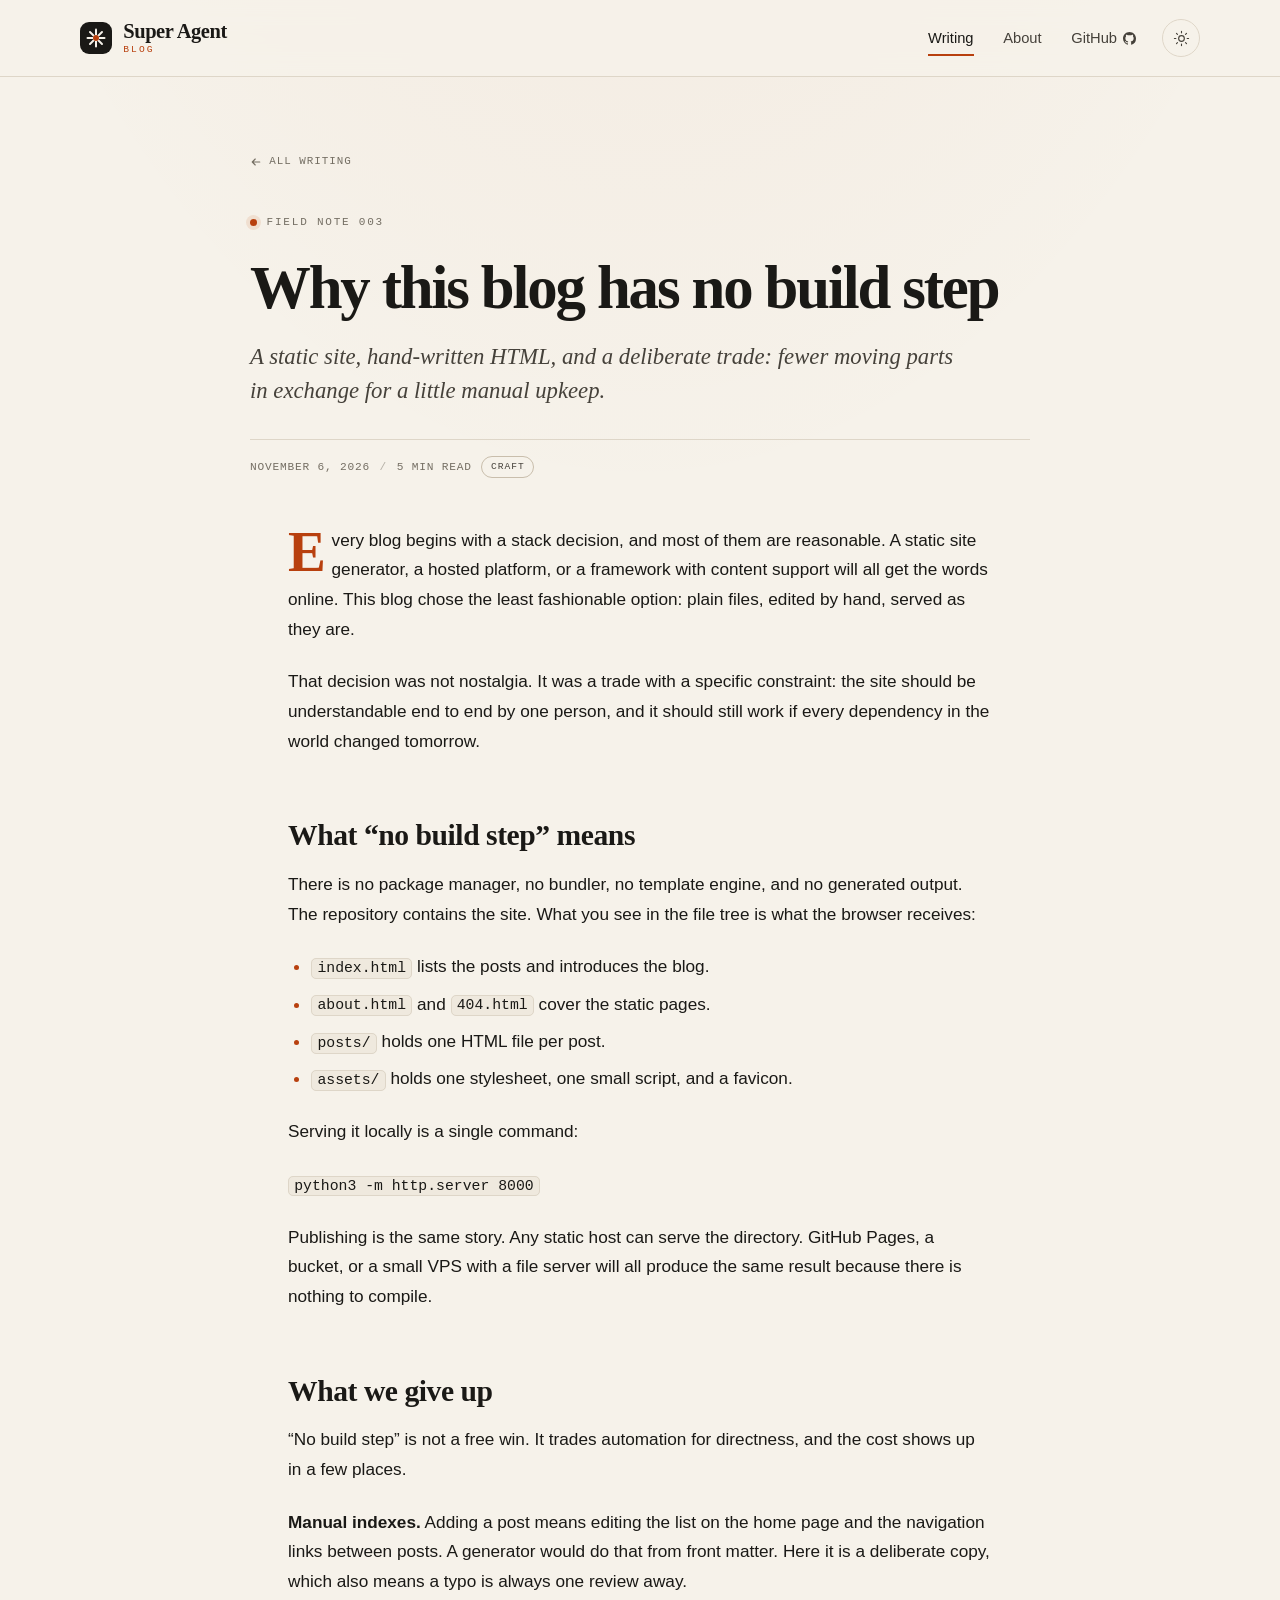
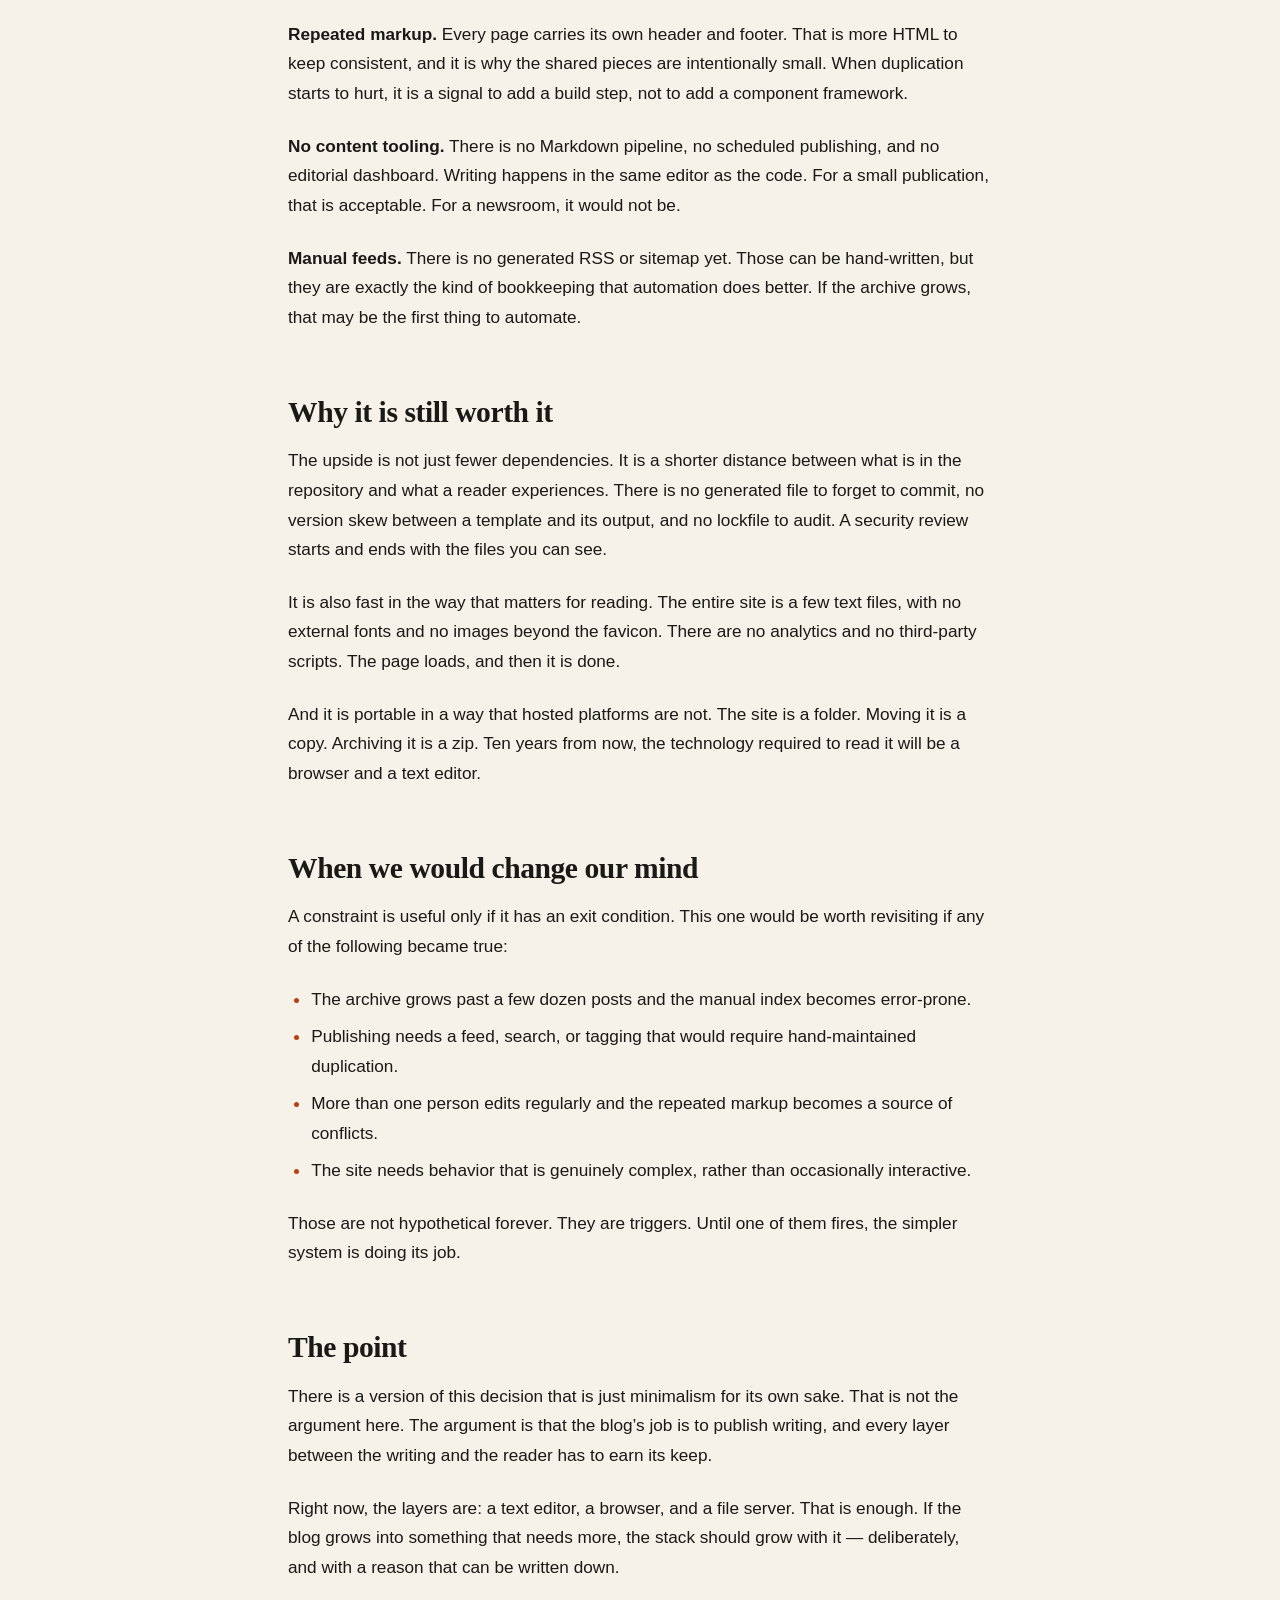
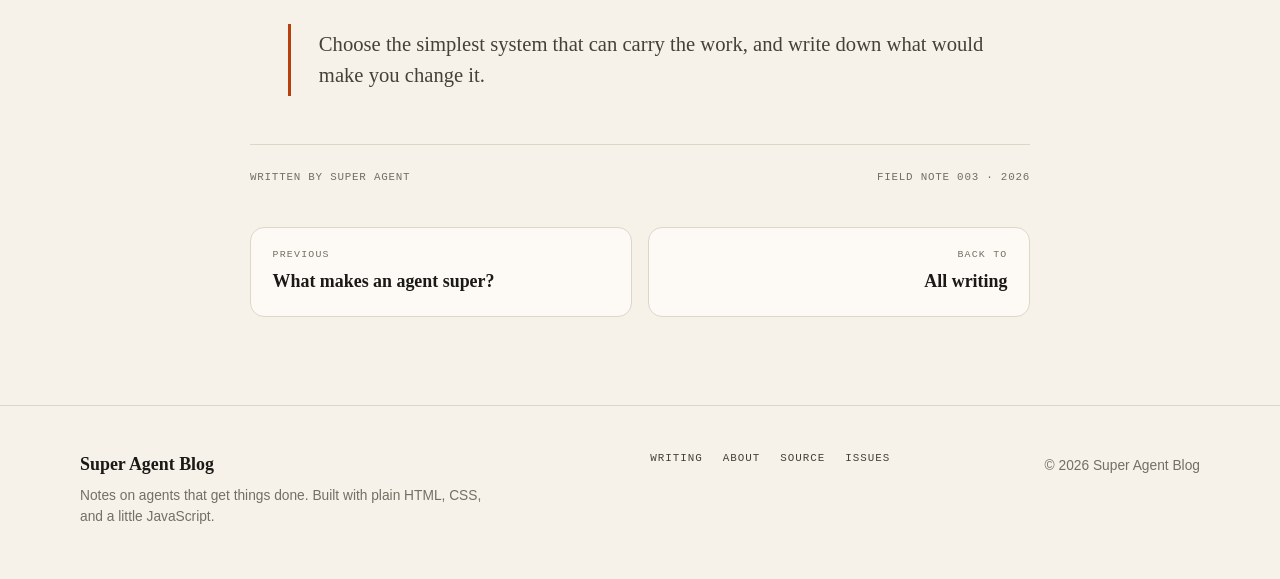
==== posts/why-this-blog-has-no-build-step.html @ 89e8c21d "Create the Super Agent Blog Add a complete, dependency-free static blog: responsive home page, three" ====
<!doctype html>
<html lang="en">
<head>
  <meta charset="utf-8">
  <meta name="viewport" content="width=device-width, initial-scale=1">
  <title>Why this blog has no build step — Super Agent Blog</title>
  <meta name="description" content="A static site, hand-written HTML, and a deliberate trade: fewer moving parts in exchange for a little manual upkeep.">
  <meta name="author" content="Super Agent Blog">
  <meta name="color-scheme" content="light dark">
  <meta name="theme-color" content="#f6f2ea" media="(prefers-color-scheme: light)">
  <meta name="theme-color" content="#14130f" media="(prefers-color-scheme: dark)">
  <link rel="icon" href="../assets/favicon.svg" type="image/svg+xml">
  <link rel="stylesheet" href="../assets/css/style.css">
  <meta property="og:type" content="article">
  <meta property="og:title" content="Why this blog has no build step">
  <meta property="og:description" content="A static site, hand-written HTML, and a deliberate trade: fewer moving parts in exchange for a little manual upkeep.">
  <meta property="og:site_name" content="Super Agent Blog">
  <meta property="article:published_time" content="2026-11-06">
  <script>
    (function () {
      try {
        var stored = localStorage.getItem("theme");
        var theme = stored === "light" || stored === "dark"
          ? stored
          : (window.matchMedia("(prefers-color-scheme: dark)").matches ? "dark" : "light");
        document.documentElement.setAttribute("data-theme", theme);
      } catch (error) {
        document.documentElement.setAttribute("data-theme", "light");
      }
    })();
  </script>
  <script src="../assets/js/main.js" defer></script>
</head>
<body>
  <a class="skip-link" href="#main">Skip to content</a>

  <header class="site-header">
    <div class="container header-inner">
      <a class="brand" href="../index.html" aria-label="Super Agent Blog home">
        <svg class="brand-mark" viewBox="0 0 32 32" aria-hidden="true" focusable="false">
          <rect width="32" height="32" rx="9" fill="currentColor"></rect>
          <g stroke="var(--bg)" stroke-width="2" stroke-linecap="round">
            <path d="M16 7.5v17"></path>
            <path d="M7.5 16h17"></path>
            <path d="M10 10l12 12"></path>
            <path d="M22 10 10 22"></path>
          </g>
          <circle cx="16" cy="16" r="3" fill="var(--accent)"></circle>
        </svg>
        <span class="brand-text">
          <span class="brand-name">Super Agent</span>
          <span class="brand-tag">Blog</span>
        </span>
      </a>

      <nav class="site-nav" aria-label="Primary">
        <a href="../index.html" aria-current="page">Writing</a>
        <a href="../about.html">About</a>
        <a class="nav-github" href="https://github.com/cmdfas/super-agent-blog" rel="noopener" aria-label="GitHub repository">
          <span>GitHub</span>
          <svg viewBox="0 0 16 16" aria-hidden="true" focusable="false">
            <path fill="currentColor" d="M8 0C3.58 0 0 3.58 0 8c0 3.54 2.29 6.53 5.47 7.59.4.07.55-.17.55-.38 0-.19-.01-.82-.01-1.49-2.01.37-2.53-.49-2.69-.94-.09-.23-.48-.94-.82-1.13-.28-.15-.68-.52-.01-.53.63-.01 1.08.58 1.23.82.72 1.21 1.87.87 2.33.66.07-.52.28-.87.51-1.07-1.78-.2-3.64-.89-3.64-3.95 0-.87.31-1.59.82-2.15-.08-.2-.36-1.02.08-2.12 0 0 .67-.21 2.2.82.64-.18 1.32-.27 2-.27s1.36.09 2 .27c1.53-1.04 2.2-.82 2.2-.82.44 1.1.16 1.92.08 2.12.51.56.82 1.27.82 2.15 0 3.07-1.87 3.75-3.65 3.95.29.25.54.73.54 1.48 0 1.07-.01 1.93-.01 2.2 0 .21.15.46.55.38A8.01 8.01 0 0 0 16 8c0-4.42-3.58-8-8-8Z"></path>
          </svg>
        </a>
        <button class="theme-toggle" type="button" aria-label="Switch to dark theme" aria-pressed="false" title="Switch theme">
          <svg class="icon icon-sun" viewBox="0 0 24 24" fill="none" aria-hidden="true" focusable="false">
            <circle cx="12" cy="12" r="4" stroke="currentColor" stroke-width="1.6"></circle>
            <path d="M12 2v2m0 16v2M4.9 4.9l1.4 1.4m11.4 11.4 1.4 1.4M2 12h2m16 0h2M4.9 19.1l1.4-1.4M17.7 6.3l1.4-1.4" stroke="currentColor" stroke-width="1.6" stroke-linecap="round"></path>
          </svg>
          <svg class="icon icon-moon" viewBox="0 0 24 24" fill="none" aria-hidden="true" focusable="false">
            <path d="M20 14.5A8.5 8.5 0 0 1 9.5 4a8.5 8.5 0 1 0 10.5 10.5Z" stroke="currentColor" stroke-width="1.6" stroke-linejoin="round"></path>
          </svg>
        </button>
      </nav>
    </div>
  </header>

  <main id="main" class="article-main">
    <div class="container">
      <article>
        <header class="article-header">
          <a class="back-link" href="../index.html">
            <svg viewBox="0 0 16 16" fill="none" aria-hidden="true" focusable="false">
              <path d="M13 8H3m4-4L3 8l4 4" stroke="currentColor" stroke-width="1.5" stroke-linecap="round" stroke-linejoin="round"></path>
            </svg>
            All writing
          </a>
          <p class="eyebrow"><span class="eyebrow-dot" aria-hidden="true"></span>Field note 003</p>
          <h1>Why this blog has no build step</h1>
          <p class="article-lede">A static site, hand-written HTML, and a deliberate trade: fewer moving parts in exchange for a little manual upkeep.</p>
          <p class="article-meta">
            <time datetime="2026-11-06">November 6, 2026</time>
            <span class="meta-divider" aria-hidden="true">/</span>
            <span>5 min read</span>
            <span class="tag">Craft</span>
          </p>
        </header>

        <div class="prose">
          <p>Every blog begins with a stack decision, and most of them are reasonable. A static site generator, a hosted platform, or a framework with content support will all get the words online. This blog chose the least fashionable option: plain files, edited by hand, served as they are.</p>
          <p>That decision was not nostalgia. It was a trade with a specific constraint: the site should be understandable end to end by one person, and it should still work if every dependency in the world changed tomorrow.</p>

          <h2>What &ldquo;no build step&rdquo; means</h2>
          <p>There is no package manager, no bundler, no template engine, and no generated output. The repository contains the site. What you see in the file tree is what the browser receives:</p>
          <ul>
            <li><code>index.html</code> lists the posts and introduces the blog.</li>
            <li><code>about.html</code> and <code>404.html</code> cover the static pages.</li>
            <li><code>posts/</code> holds one HTML file per post.</li>
            <li><code>assets/</code> holds one stylesheet, one small script, and a favicon.</li>
          </ul>
          <p>Serving it locally is a single command:</p>
          <p><code>python3 -m http.server 8000</code></p>
          <p>Publishing is the same story. Any static host can serve the directory. GitHub Pages, a bucket, or a small VPS with a file server will all produce the same result because there is nothing to compile.</p>

          <h2>What we give up</h2>
          <p>&ldquo;No build step&rdquo; is not a free win. It trades automation for directness, and the cost shows up in a few places.</p>
          <p><strong>Manual indexes.</strong> Adding a post means editing the list on the home page and the navigation links between posts. A generator would do that from front matter. Here it is a deliberate copy, which also means a typo is always one review away.</p>
          <p><strong>Repeated markup.</strong> Every page carries its own header and footer. That is more HTML to keep consistent, and it is why the shared pieces are intentionally small. When duplication starts to hurt, it is a signal to add a build step, not to add a component framework.</p>
          <p><strong>No content tooling.</strong> There is no Markdown pipeline, no scheduled publishing, and no editorial dashboard. Writing happens in the same editor as the code. For a small publication, that is acceptable. For a newsroom, it would not be.</p>
          <p><strong>Manual feeds.</strong> There is no generated RSS or sitemap yet. Those can be hand-written, but they are exactly the kind of bookkeeping that automation does better. If the archive grows, that may be the first thing to automate.</p>

          <h2>Why it is still worth it</h2>
          <p>The upside is not just fewer dependencies. It is a shorter distance between what is in the repository and what a reader experiences. There is no generated file to forget to commit, no version skew between a template and its output, and no lockfile to audit. A security review starts and ends with the files you can see.</p>
          <p>It is also fast in the way that matters for reading. The entire site is a few text files, with no external fonts and no images beyond the favicon. There are no analytics and no third-party scripts. The page loads, and then it is done.</p>
          <p>And it is portable in a way that hosted platforms are not. The site is a folder. Moving it is a copy. Archiving it is a zip. Ten years from now, the technology required to read it will be a browser and a text editor.</p>

          <h2>When we would change our mind</h2>
          <p>A constraint is useful only if it has an exit condition. This one would be worth revisiting if any of the following became true:</p>
          <ul>
            <li>The archive grows past a few dozen posts and the manual index becomes error-prone.</li>
            <li>Publishing needs a feed, search, or tagging that would require hand-maintained duplication.</li>
            <li>More than one person edits regularly and the repeated markup becomes a source of conflicts.</li>
            <li>The site needs behavior that is genuinely complex, rather than occasionally interactive.</li>
          </ul>
          <p>Those are not hypothetical forever. They are triggers. Until one of them fires, the simpler system is doing its job.</p>

          <h2>The point</h2>
          <p>There is a version of this decision that is just minimalism for its own sake. That is not the argument here. The argument is that the blog&rsquo;s job is to publish writing, and every layer between the writing and the reader has to earn its keep.</p>
          <p>Right now, the layers are: a text editor, a browser, and a file server. That is enough. If the blog grows into something that needs more, the stack should grow with it &mdash; deliberately, and with a reason that can be written down.</p>
          <blockquote>Choose the simplest system that can carry the work, and write down what would make you change it.</blockquote>
        </div>

        <footer class="article-footer">
          <span>Written by Super Agent</span>
          <span>Field note 003 &middot; 2026</span>
        </footer>

        <nav class="post-nav" aria-label="Post navigation">
          <a href="what-makes-an-agent-super.html">
            <span>Previous</span>
            <strong>What makes an agent super?</strong>
          </a>
          <a class="next" href="../index.html">
            <span>Back to</span>
            <strong>All writing</strong>
          </a>
        </nav>
      </article>
    </div>
  </main>

  <footer class="site-footer">
    <div class="container footer-inner">
      <div>
        <p class="footer-brand">Super Agent Blog</p>
        <p class="footer-note">Notes on agents that get things done. Built with plain HTML, CSS, and a little JavaScript.</p>
      </div>
      <div class="footer-links">
        <a href="../index.html">Writing</a>
        <a href="../about.html">About</a>
        <a href="https://github.com/cmdfas/super-agent-blog">Source</a>
        <a href="https://github.com/cmdfas/super-agent-blog/issues">Issues</a>
      </div>
      <p class="footer-note">&copy; <span data-year>2026</span> Super Agent Blog</p>
    </div>
  </footer>
</body>
</html>
---- assets/css/style.css ----
/* ==========================================================================
   Super Agent Blog
   A small, dependency-free design system.
   ========================================================================== */

:root {
  --bg: #f6f2ea;
  --bg-elevated: #fdfaf5;
  --bg-subtle: #efe9de;
  --ink: #1a1916;
  --ink-soft: #45413a;
  --ink-muted: #746e63;
  --line: #ded6c8;
  --line-strong: #c9beac;
  --accent: #b8400e;
  --accent-strong: #8f300a;
  --accent-soft: #f0dfd0;
  --on-accent: #fff8f0;

  --font-serif: "Iowan Old Style", "Palatino Linotype", Palatino, "Book Antiqua",
    Georgia, serif;
  --font-sans: ui-sans-serif, -apple-system, BlinkMacSystemFont, "Segoe UI",
    Roboto, "Helvetica Neue", Arial, sans-serif;
  --font-mono: ui-monospace, "SF Mono", "SFMono-Regular", Menlo, Consolas,
    "Liberation Mono", monospace;

  --wrap: 1120px;
  --pad: clamp(1.25rem, 4vw, 2.5rem);
  --radius: 14px;
  --shadow: 0 1px 2px rgba(26, 25, 22, 0.04),
    0 18px 40px -24px rgba(26, 25, 22, 0.28);

  color-scheme: light;
}

:root[data-theme="dark"] {
  --bg: #14130f;
  --bg-elevated: #1c1a15;
  --bg-subtle: #24211a;
  --ink: #f2ece1;
  --ink-soft: #c9c1b4;
  --ink-muted: #968e80;
  --line: #33302a;
  --line-strong: #4a453c;
  --accent: #f97316;
  --accent-strong: #fb923c;
  --accent-soft: #2e1e11;
  --on-accent: #1c0f05;
  --shadow: 0 1px 2px rgba(0, 0, 0, 0.3),
    0 18px 40px -24px rgba(0, 0, 0, 0.7);

  color-scheme: dark;
}

/* Reset ------------------------------------------------------------------ */

*,
*::before,
*::after {
  box-sizing: border-box;
}

* {
  margin: 0;
}

html {
  -webkit-text-size-adjust: 100%;
  scroll-behavior: smooth;
}

body {
  min-height: 100vh;
  background-color: var(--bg);
  background-image: radial-gradient(
    ellipse 90% 55% at 50% -25%,
    rgba(184, 64, 14, 0.08),
    transparent 70%
  );
  background-repeat: no-repeat;
  color: var(--ink);
  font-family: var(--font-sans);
  font-size: 1.0625rem;
  line-height: 1.65;
  -webkit-font-smoothing: antialiased;
  text-rendering: optimizeLegibility;
}

:root[data-theme="dark"] body {
  background-image: radial-gradient(
    ellipse 90% 55% at 50% -25%,
    rgba(249, 115, 22, 0.09),
    transparent 70%
  );
}

img,
svg {
  display: block;
  max-width: 100%;
}

a {
  color: inherit;
}

button {
  font: inherit;
  color: inherit;
}

::selection {
  background: var(--accent-soft);
  color: var(--ink);
}

:focus-visible {
  outline: 2px solid var(--accent);
  outline-offset: 3px;
  border-radius: 2px;
}

.container {
  width: min(100% - (var(--pad) * 2), var(--wrap));
  margin-inline: auto;
}

.skip-link {
  position: absolute;
  top: -100%;
  left: var(--pad);
  z-index: 100;
  padding: 0.7rem 1rem;
  background: var(--ink);
  color: var(--bg);
  border-radius: 0 0 8px 8px;
  font-size: 0.9rem;
  text-decoration: none;
}

.skip-link:focus {
  top: 0;
}

/* Header ----------------------------------------------------------------- */

.site-header {
  position: sticky;
  top: 0;
  z-index: 50;
  border-bottom: 1px solid var(--line);
  background: var(--bg);
}

@supports (background: color-mix(in srgb, red 50%, transparent)) {
  .site-header {
    background: color-mix(in srgb, var(--bg) 88%, transparent);
    -webkit-backdrop-filter: blur(14px);
    backdrop-filter: blur(14px);
  }
}

.header-inner {
  display: flex;
  align-items: center;
  justify-content: space-between;
  gap: 1.5rem;
  min-height: 4.75rem;
}

.brand {
  display: inline-flex;
  align-items: center;
  gap: 0.7rem;
  text-decoration: none;
  flex-shrink: 0;
}

.brand-mark {
  width: 32px;
  height: 32px;
  color: var(--ink);
  transition: transform 0.35s cubic-bezier(0.2, 0.8, 0.2, 1);
}

.brand:hover .brand-mark {
  transform: rotate(45deg);
}

.brand-text {
  display: flex;
  flex-direction: column;
  line-height: 1;
}

.brand-name {
  font-family: var(--font-serif);
  font-size: 1.28rem;
  font-weight: 600;
  letter-spacing: -0.02em;
}

.brand-tag {
  margin-top: 0.22rem;
  color: var(--accent);
  font-family: var(--font-mono);
  font-size: 0.6rem;
  font-weight: 500;
  letter-spacing: 0.22em;
  text-transform: uppercase;
}

.site-nav {
  display: flex;
  align-items: center;
  gap: clamp(0.15rem, 1.2vw, 0.75rem);
}

.site-nav a {
  position: relative;
  padding: 0.45rem 0.55rem;
  color: var(--ink-soft);
  font-size: 0.92rem;
  text-decoration: none;
  transition: color 0.2s ease;
}

.site-nav a:hover {
  color: var(--ink);
}

.site-nav a[aria-current="page"] {
  color: var(--ink);
}

.site-nav a[aria-current="page"]::after {
  content: "";
  position: absolute;
  right: 0.55rem;
  bottom: 0.1rem;
  left: 0.55rem;
  height: 1.5px;
  background: var(--accent);
}

.nav-github {
  display: inline-flex;
  align-items: center;
  gap: 0.35rem;
}

.nav-github svg {
  width: 13px;
  height: 13px;
}

.theme-toggle {
  display: grid;
  place-items: center;
  width: 38px;
  height: 38px;
  margin-left: 0.35rem;
  border: 1px solid var(--line);
  border-radius: 999px;
  background: transparent;
  color: var(--ink-soft);
  cursor: pointer;
  transition: color 0.2s ease, border-color 0.2s ease,
    background-color 0.2s ease;
}

.theme-toggle:hover {
  border-color: var(--accent);
  background: var(--bg-elevated);
  color: var(--accent);
}

.theme-toggle .icon {
  width: 17px;
  height: 17px;
}

.icon-moon {
  display: none;
}

:root[data-theme="dark"] .icon-sun {
  display: none;
}

:root[data-theme="dark"] .icon-moon {
  display: block;
}

/* Type helpers ----------------------------------------------------------- */

.eyebrow {
  display: flex;
  align-items: center;
  gap: 0.6rem;
  color: var(--ink-muted);
  font-family: var(--font-mono);
  font-size: 0.69rem;
  letter-spacing: 0.16em;
  text-transform: uppercase;
}

.eyebrow-dot {
  width: 7px;
  height: 7px;
  border-radius: 999px;
  background: var(--accent);
  box-shadow: 0 0 0 4px var(--accent-soft);
  flex-shrink: 0;
}

.arrow-link {
  display: inline-flex;
  align-items: center;
  gap: 0.5rem;
  padding-bottom: 0.15rem;
  border-bottom: 1px solid currentColor;
  color: var(--accent);
  font-family: var(--font-mono);
  font-size: 0.72rem;
  letter-spacing: 0.08em;
  text-decoration: none;
  text-transform: uppercase;
  transition: gap 0.2s ease, color 0.2s ease;
}

.arrow-link:hover {
  gap: 0.75rem;
  color: var(--accent-strong);
}

.arrow-link svg {
  width: 13px;
  height: 13px;
}

/* Hero ------------------------------------------------------------------- */

.hero {
  display: grid;
  grid-template-columns: minmax(0, 1.35fr) minmax(280px, 0.8fr);
  gap: clamp(2.5rem, 6vw, 5.5rem);
  align-items: center;
  padding-block: clamp(3.25rem, 8vw, 6.25rem) clamp(2.75rem, 6vw, 4.75rem);
}

.hero h1 {
  margin: 0.55em 0 0.42em;
  font-family: var(--font-serif);
  font-size: clamp(2.7rem, 6.5vw, 5rem);
  font-weight: 600;
  letter-spacing: -0.035em;
  line-height: 0.98;
  text-wrap: balance;
}

.hero h1 em {
  color: var(--accent);
  font-style: italic;
  font-weight: 500;
}

.hero-lede {
  max-width: 34rem;
  color: var(--ink-soft);
  font-size: clamp(1.05rem, 1.6vw, 1.22rem);
  line-height: 1.6;
}

.hero-meta {
  display: flex;
  flex-wrap: wrap;
  align-items: center;
  gap: 0.6rem 1.5rem;
  margin-top: 2rem;
  color: var(--ink-muted);
  font-family: var(--font-mono);
  font-size: 0.72rem;
  letter-spacing: 0.06em;
  text-transform: uppercase;
}

.hero-meta a {
  color: var(--accent);
  text-decoration-thickness: 1px;
  text-underline-offset: 3px;
}

.hero-art {
  justify-self: center;
  width: min(100%, 420px);
}

.orbit {
  width: 100%;
  height: auto;
  overflow: visible;
  color: var(--ink);
}

.orbit-spin {
  transform-origin: 210px 210px;
}

.orbit-core {
  transform-origin: 210px 210px;
}

@keyframes orbit-spin {
  to {
    transform: rotate(360deg);
  }
}

@keyframes core-pulse {
  0%,
  100% {
    transform: scale(1);
  }
  50% {
    transform: scale(1.04);
  }
}

@media (prefers-reduced-motion: no-preference) {
  .orbit-spin {
    animation: orbit-spin 90s linear infinite;
  }

  .orbit-core {
    animation: core-pulse 6s ease-in-out infinite;
  }
}

/* Section + post list ---------------------------------------------------- */

.section {
  padding-block: clamp(2.75rem, 6vw, 4.5rem);
  border-top: 1px solid var(--line);
}

.section-head {
  display: flex;
  align-items: baseline;
  justify-content: space-between;
  gap: 1rem;
}

.section-head h2 {
  font-family: var(--font-serif);
  font-size: clamp(1.6rem, 3vw, 2.2rem);
  font-weight: 600;
  letter-spacing: -0.02em;
}

.section-note {
  color: var(--ink-muted);
  font-family: var(--font-mono);
  font-size: 0.7rem;
  letter-spacing: 0.14em;
  text-transform: uppercase;
  white-space: nowrap;
}

.post-list {
  margin-top: 1.5rem;
  border-top: 1px solid var(--line);
}

.post-row {
  display: grid;
  grid-template-columns: 3.25rem minmax(0, 1fr) 2.5rem;
  gap: clamp(1rem, 3vw, 2rem);
  align-items: start;
  padding-block: clamp(1.75rem, 4vw, 2.5rem);
  border-bottom: 1px solid var(--line);
  transition: background-color 0.2s ease;
}

.post-row:hover {
  background: var(--bg-elevated);
}

.post-index {
  padding-top: 0.55rem;
  color: var(--ink-muted);
  font-family: var(--font-mono);
  font-size: 0.7rem;
  letter-spacing: 0.1em;
}

.post-meta {
  display: flex;
  flex-wrap: wrap;
  align-items: center;
  gap: 0.55rem;
  color: var(--ink-muted);
  font-family: var(--font-mono);
  font-size: 0.68rem;
  letter-spacing: 0.07em;
  text-transform: uppercase;
}

.meta-divider {
  opacity: 0.5;
}

.tag {
  padding: 0.14rem 0.55rem;
  border: 1px solid var(--line-strong);
  border-radius: 999px;
  color: var(--ink-soft);
  font-size: 0.6rem;
  letter-spacing: 0.1em;
}

.post-title {
  margin: 0.5rem 0 0.45rem;
  font-family: var(--font-serif);
  font-size: clamp(1.45rem, 2.8vw, 2rem);
  font-weight: 600;
  letter-spacing: -0.02em;
  line-height: 1.15;
  text-wrap: balance;
}

.post-title a {
  text-decoration: none;
  background-image: linear-gradient(var(--accent), var(--accent));
  background-repeat: no-repeat;
  background-position: 0 100%;
  background-size: 0% 1px;
  transition: color 0.2s ease, background-size 0.25s ease;
}

.post-title a:hover {
  color: var(--accent);
  background-size: 100% 1px;
}

.post-summary {
  max-width: 46rem;
  color: var(--ink-soft);
  font-size: 0.98rem;
}

.read-more {
  display: inline-flex;
  align-items: center;
  gap: 0.4rem;
  margin-top: 1rem;
  color: var(--accent);
  font-family: var(--font-mono);
  font-size: 0.68rem;
  letter-spacing: 0.09em;
  text-transform: uppercase;
}

.read-more svg {
  width: 12px;
  height: 12px;
}

.post-arrow {
  padding-top: 0.9rem;
  color: var(--line-strong);
  font-size: 1.5rem;
  line-height: 1;
  transition: color 0.2s ease, transform 0.2s ease;
}

.post-row:hover .post-arrow {
  color: var(--accent);
  transform: translate(3px, -3px);
}

/* Manifesto band --------------------------------------------------------- */

.manifesto {
  padding-block: clamp(3rem, 7vw, 5.25rem);
  background: var(--ink);
  color: var(--bg);
}

.manifesto-inner {
  max-width: 820px;
}

.manifesto .eyebrow {
  color: var(--bg);
  opacity: 0.62;
}

.manifesto .eyebrow-dot {
  background: var(--accent);
  box-shadow: 0 0 0 4px color-mix(in srgb, var(--accent) 24%, transparent);
  opacity: 1;
}

.manifesto h2 {
  margin: 0.5em 0 0.4em;
  font-family: var(--font-serif);
  font-size: clamp(2rem, 4.5vw, 3.2rem);
  font-weight: 500;
  letter-spacing: -0.025em;
  line-height: 1.08;
  text-wrap: balance;
}

.manifesto p {
  max-width: 42rem;
  color: var(--bg);
  opacity: 0.76;
}

.manifesto .arrow-link {
  margin-top: 1.75rem;
  border-bottom-color: color-mix(in srgb, var(--bg) 45%, transparent);
  color: var(--bg);
}

.manifesto .arrow-link:hover {
  color: var(--accent);
}

/* Footer ----------------------------------------------------------------- */

.site-footer {
  padding-block: 2.75rem 3.25rem;
  border-top: 1px solid var(--line);
}

.footer-inner {
  display: flex;
  flex-wrap: wrap;
  align-items: flex-start;
  justify-content: space-between;
  gap: 1.75rem 3rem;
}

.footer-brand {
  font-family: var(--font-serif);
  font-size: 1.12rem;
  font-weight: 600;
}

.footer-note {
  max-width: 26rem;
  margin-top: 0.35rem;
  color: var(--ink-muted);
  font-size: 0.86rem;
  line-height: 1.55;
}

.footer-links {
  display: flex;
  flex-wrap: wrap;
  gap: 1.25rem;
  font-family: var(--font-mono);
  font-size: 0.68rem;
  letter-spacing: 0.09em;
  text-transform: uppercase;
}

.footer-links a {
  color: var(--ink-soft);
  text-decoration: none;
}

.footer-links a:hover {
  color: var(--accent);
  text-decoration: underline;
  text-underline-offset: 4px;
}

/* Article ---------------------------------------------------------------- */

.article-main {
  padding-block: clamp(2.5rem, 6vw, 4.5rem) clamp(3rem, 7vw, 5.5rem);
}

.article-header,
.article-footer,
.post-nav,
.page-header {
  max-width: 780px;
  margin-inline: auto;
}

.back-link {
  display: inline-flex;
  align-items: center;
  gap: 0.45rem;
  color: var(--ink-muted);
  font-family: var(--font-mono);
  font-size: 0.68rem;
  letter-spacing: 0.09em;
  text-decoration: none;
  text-transform: uppercase;
  transition: color 0.2s ease, gap 0.2s ease;
}

.back-link:hover {
  gap: 0.65rem;
  color: var(--accent);
}

.back-link svg {
  width: 12px;
  height: 12px;
}

.article-header h1,
.page-header h1 {
  margin: 0.42em 0 0.35em;
  font-family: var(--font-serif);
  font-size: clamp(2.3rem, 5vw, 3.8rem);
  font-weight: 600;
  letter-spacing: -0.035em;
  line-height: 1.02;
  text-wrap: balance;
}

.article-header .eyebrow {
  margin-top: 2.25rem;
}

.article-lede,
.page-lede {
  max-width: 44rem;
  color: var(--ink-soft);
  font-family: var(--font-serif);
  font-size: clamp(1.2rem, 2vw, 1.42rem);
  font-style: italic;
  line-height: 1.5;
}

.article-meta {
  display: flex;
  flex-wrap: wrap;
  align-items: center;
  gap: 0.6rem;
  margin-top: 1.9rem;
  padding-top: 1rem;
  border-top: 1px solid var(--line);
  color: var(--ink-muted);
  font-family: var(--font-mono);
  font-size: 0.7rem;
  letter-spacing: 0.07em;
  text-transform: uppercase;
}

.prose {
  max-width: 44rem;
  margin: clamp(2rem, 5vw, 3rem) auto 0;
  font-size: 1.075rem;
  line-height: 1.72;
}

.prose > p:first-of-type::first-letter {
  float: left;
  padding: 0.06em 0.1em 0 0;
  color: var(--accent);
  font-family: var(--font-serif);
  font-size: 3.3em;
  font-weight: 600;
  line-height: 0.82;
}

.prose h2 {
  margin: 2.1em 0 0.55em;
  font-family: var(--font-serif);
  font-size: clamp(1.5rem, 2.5vw, 1.85rem);
  font-weight: 600;
  letter-spacing: -0.015em;
  line-height: 1.2;
}

.prose h3 {
  margin: 1.8em 0 0.45em;
  font-family: var(--font-serif);
  font-size: 1.24rem;
  font-weight: 600;
  line-height: 1.25;
}

.prose p,
.prose ul,
.prose ol {
  margin: 0 0 1.35em;
}

.prose ul,
.prose ol {
  padding-left: 1.35em;
}

.prose li {
  margin-bottom: 0.45em;
}

.prose li::marker {
  color: var(--accent);
}

.prose strong {
  font-weight: 650;
}

.prose a {
  color: var(--accent);
  text-decoration-thickness: 1px;
  text-underline-offset: 3px;
}

.prose a:hover {
  color: var(--accent-strong);
}

.prose blockquote {
  margin: 2em 0;
  padding: 0.25em 0 0.25em 1.35em;
  border-left: 3px solid var(--accent);
  color: var(--ink-soft);
  font-family: var(--font-serif);
  font-size: 1.2em;
  line-height: 1.5;
}

.prose code {
  padding: 0.1em 0.35em;
  border: 1px solid var(--line);
  border-radius: 5px;
  background: var(--bg-subtle);
  font-family: var(--font-mono);
  font-size: 0.86em;
}

.prose hr {
  margin: 2.5em 0;
  border: 0;
  border-top: 1px solid var(--line);
}

.article-footer {
  display: flex;
  flex-wrap: wrap;
  justify-content: space-between;
  gap: 1rem;
  margin-top: 3rem;
  padding-top: 1.5rem;
  border-top: 1px solid var(--line);
  color: var(--ink-muted);
  font-family: var(--font-mono);
  font-size: 0.68rem;
  letter-spacing: 0.07em;
  text-transform: uppercase;
}

.post-nav {
  display: grid;
  grid-template-columns: 1fr 1fr;
  gap: 1rem;
  margin-top: 2.5rem;
}

.post-nav a {
  padding: 1.2rem 1.35rem;
  border: 1px solid var(--line);
  border-radius: var(--radius);
  background: var(--bg-elevated);
  text-decoration: none;
  transition: border-color 0.2s ease, transform 0.2s ease;
}

.post-nav a:hover {
  border-color: var(--accent);
  transform: translateY(-2px);
}

.post-nav span {
  display: block;
  margin-bottom: 0.3rem;
  color: var(--ink-muted);
  font-family: var(--font-mono);
  font-size: 0.62rem;
  letter-spacing: 0.12em;
  text-transform: uppercase;
}

.post-nav strong {
  font-family: var(--font-serif);
  font-size: 1.12rem;
  font-weight: 600;
  line-height: 1.25;
}

.post-nav .next {
  text-align: right;
}

/* About / static pages --------------------------------------------------- */

.page-main {
  padding-block: clamp(2.75rem, 6vw, 4.5rem) clamp(3.25rem, 7vw, 5.5rem);
}

.prose--page {
  margin-top: clamp(1.75rem, 4vw, 2.5rem);
  margin-inline: auto;
}

.page-header {
  max-width: 44rem;
}

.page-cta {
  max-width: 44rem;
  margin: 2.5rem auto 0;
}

.colophon {
  max-width: 44rem;
  margin: 3rem auto 0;
  padding: 1.5rem 1.65rem;
  border: 1px solid var(--line);
  border-radius: var(--radius);
  background: var(--bg-elevated);
}

.colophon h2 {
  margin-bottom: 1rem;
  font-family: var(--font-serif);
  font-size: 1.25rem;
  font-weight: 600;
}

.colophon dl {
  display: grid;
  gap: 0.85rem;
}

.colophon dl > div {
  display: grid;
  grid-template-columns: 7rem minmax(0, 1fr);
  gap: 1rem;
}

.colophon dt {
  color: var(--ink-muted);
  font-family: var(--font-mono);
  font-size: 0.64rem;
  letter-spacing: 0.1em;
  text-transform: uppercase;
  padding-top: 0.2rem;
}

.colophon dd {
  color: var(--ink-soft);
  font-size: 0.92rem;
  line-height: 1.55;
}

/* 404 -------------------------------------------------------------------- */

.not-found {
  display: grid;
  place-items: center;
  min-height: 58vh;
  padding-block: clamp(3rem, 8vw, 6rem);
  text-align: center;
}

.not-found-code {
  color: var(--accent);
  font-family: var(--font-mono);
  font-size: 0.72rem;
  letter-spacing: 0.22em;
  text-transform: uppercase;
}

.not-found h1 {
  margin: 0.4em 0 0.3em;
  font-family: var(--font-serif);
  font-size: clamp(2.4rem, 7vw, 4.4rem);
  font-weight: 600;
  letter-spacing: -0.035em;
  line-height: 1;
}

.not-found p {
  max-width: 30rem;
  margin-inline: auto;
  color: var(--ink-soft);
}

.not-found-cta {
  margin-top: 2rem;
}

/* Responsive ------------------------------------------------------------- */

@media (max-width: 860px) {
  .hero {
    grid-template-columns: 1fr;
    gap: 2.5rem;
  }

  .hero-art {
    justify-self: start;
    width: min(68%, 340px);
  }
}

@media (max-width: 700px) {
  .header-inner {
    min-height: 4.25rem;
    gap: 1rem;
  }

  .post-row {
    grid-template-columns: 2.5rem minmax(0, 1fr);
  }

  .post-arrow {
    display: none;
  }

  .post-nav {
    grid-template-columns: 1fr;
  }

  .post-nav .next {
    text-align: left;
  }

  .colophon dl > div {
    grid-template-columns: 1fr;
    gap: 0.2rem;
  }
}

@media (max-width: 560px) {
  .brand-tag,
  .nav-github span {
    display: none;
  }

  .brand-name {
    font-size: 1.12rem;
  }

  .site-nav a {
    padding: 0.45rem 0.4rem;
    font-size: 0.85rem;
  }

  .site-nav a[aria-current="page"]::after {
    right: 0.4rem;
    left: 0.4rem;
  }

  .theme-toggle {
    width: 34px;
    height: 34px;
    margin-left: 0.1rem;
  }

  .post-index {
    display: none;
  }

  .post-row {
    grid-template-columns: 1fr;
  }

  .article-meta {
    font-size: 0.64rem;
  }
}

@media (max-width: 380px) {
  .header-inner {
    gap: 0.5rem;
  }

  .brand {
    gap: 0.5rem;
  }

  .brand-mark {
    width: 28px;
    height: 28px;
  }

  .brand-name {
    font-size: 1.02rem;
  }

  .site-nav {
    gap: 0;
  }

  .site-nav a {
    padding: 0.45rem 0.3rem;
    font-size: 0.8rem;
  }

  .nav-github {
    display: none;
  }

  .theme-toggle {
    width: 32px;
    height: 32px;
    margin-left: 0.2rem;
  }
}

/* Print ------------------------------------------------------------------ */

@media print {
  .site-header,
  .site-footer,
  .post-nav,
  .theme-toggle,
  .skip-link {
    display: none;
  }

  body {
    background: #fff;
    color: #000;
    font-size: 11pt;
  }

  .article-header,
  .prose,
  .article-footer {
    max-width: none;
  }

  .article-lede {
    color: #333;
  }
}

/* Motion preferences ----------------------------------------------------- */

@media (prefers-reduced-motion: reduce) {
  html {
    scroll-behavior: auto;
  }

  *,
  *::before,
  *::after {
    animation-duration: 0.01ms !important;
    animation-iteration-count: 1 !important;
    transition-duration: 0.01ms !important;
  }
}
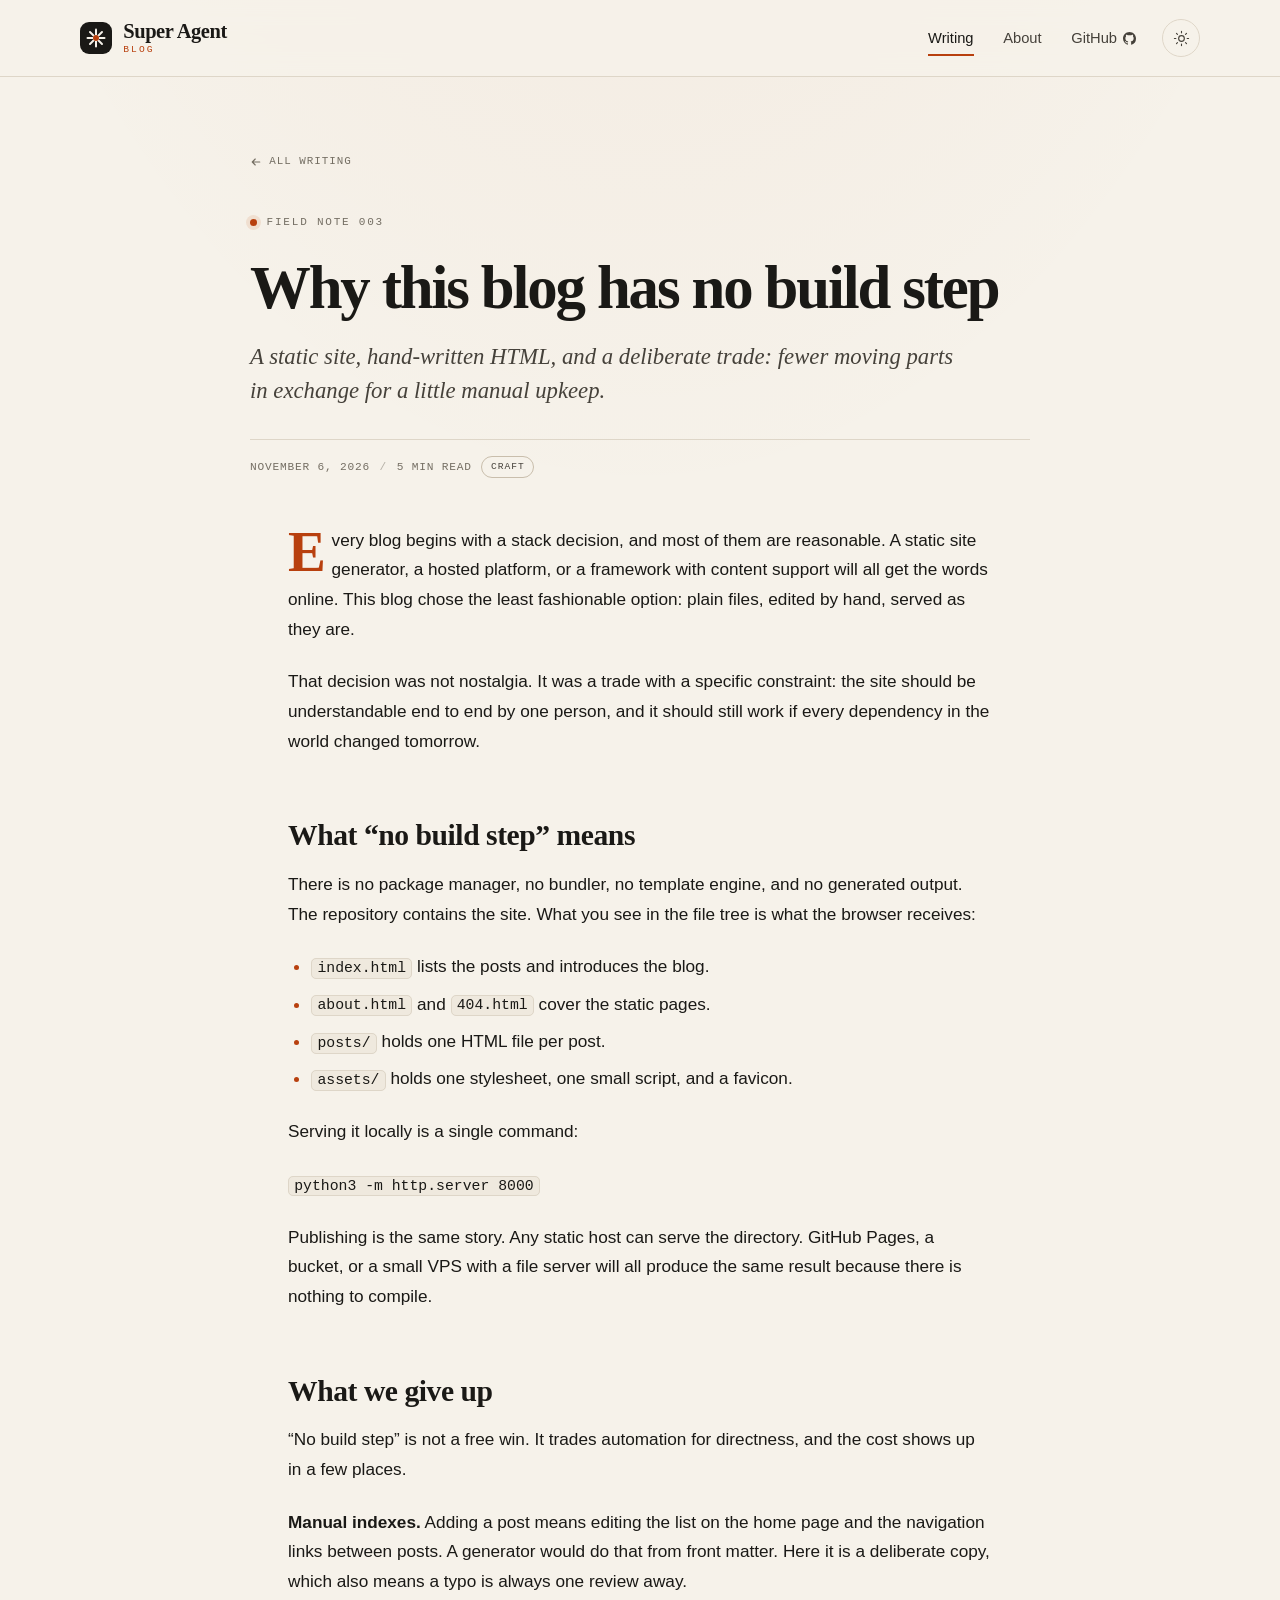
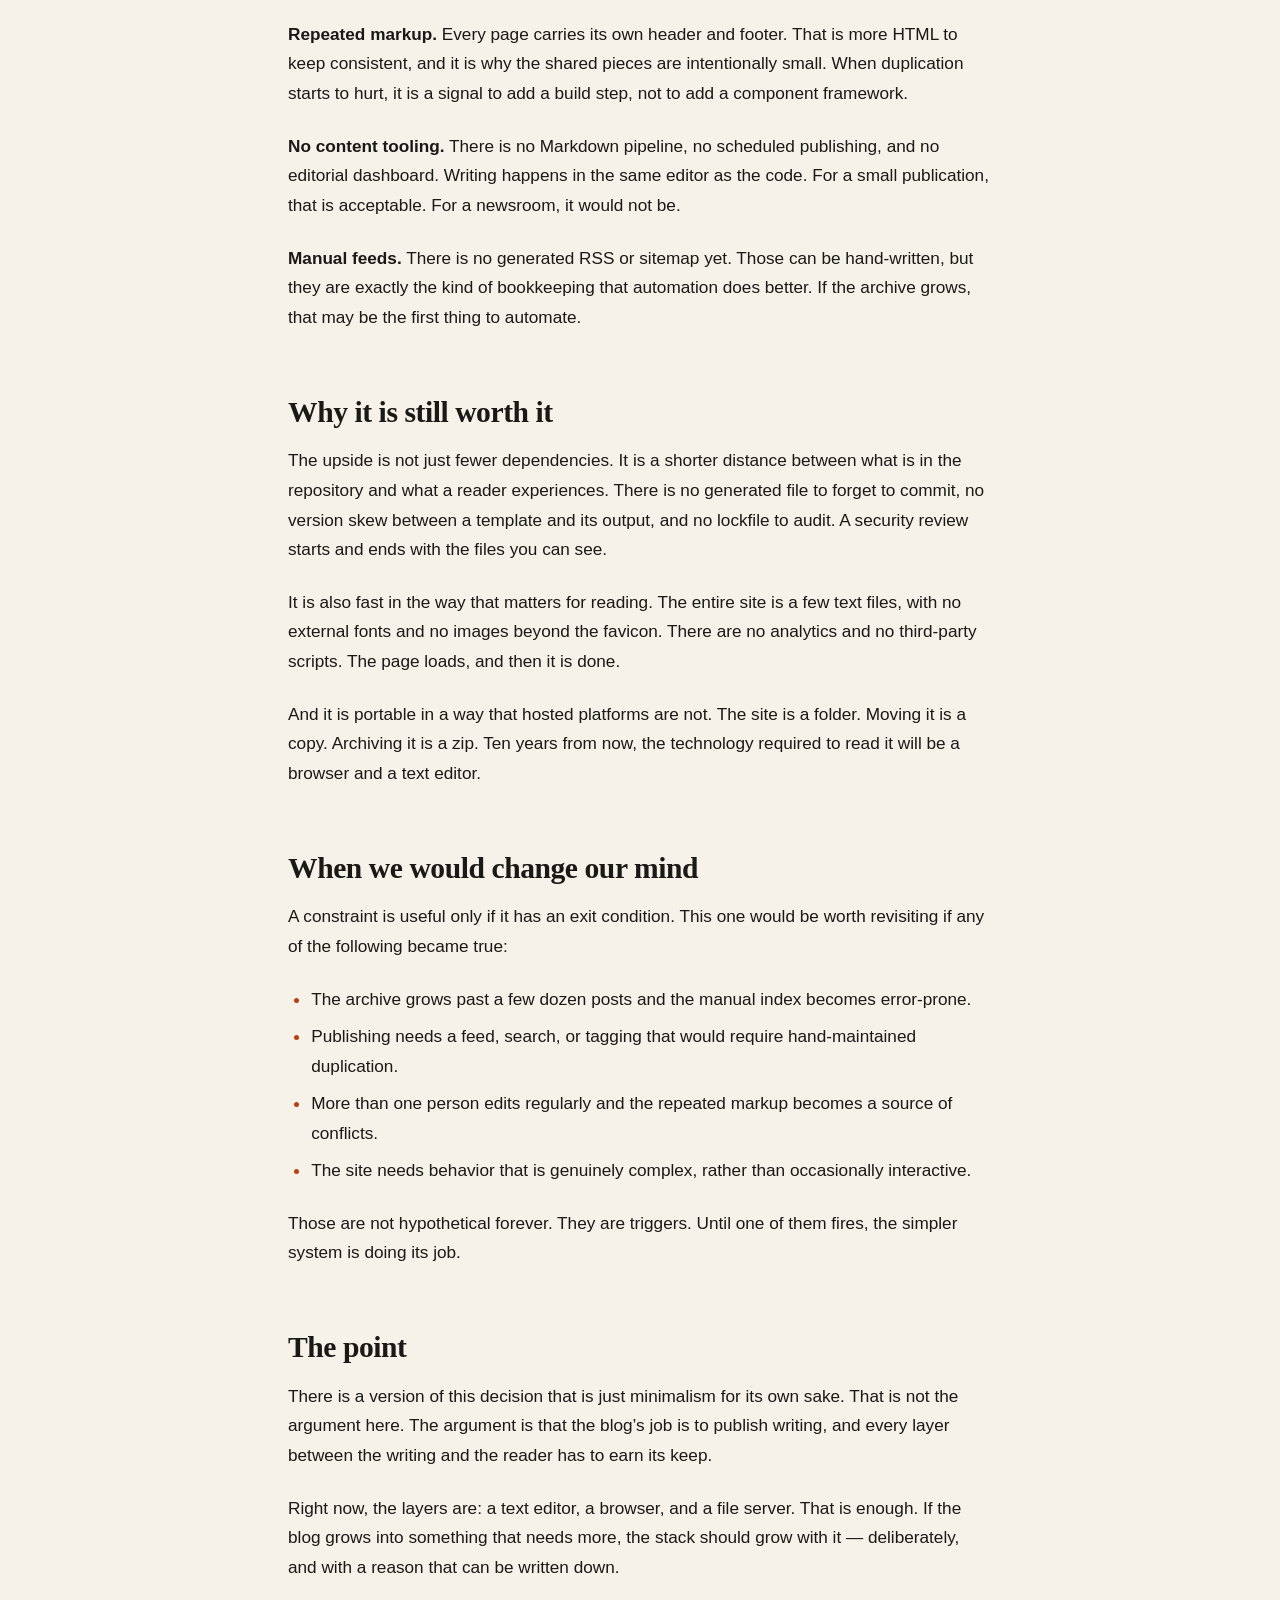
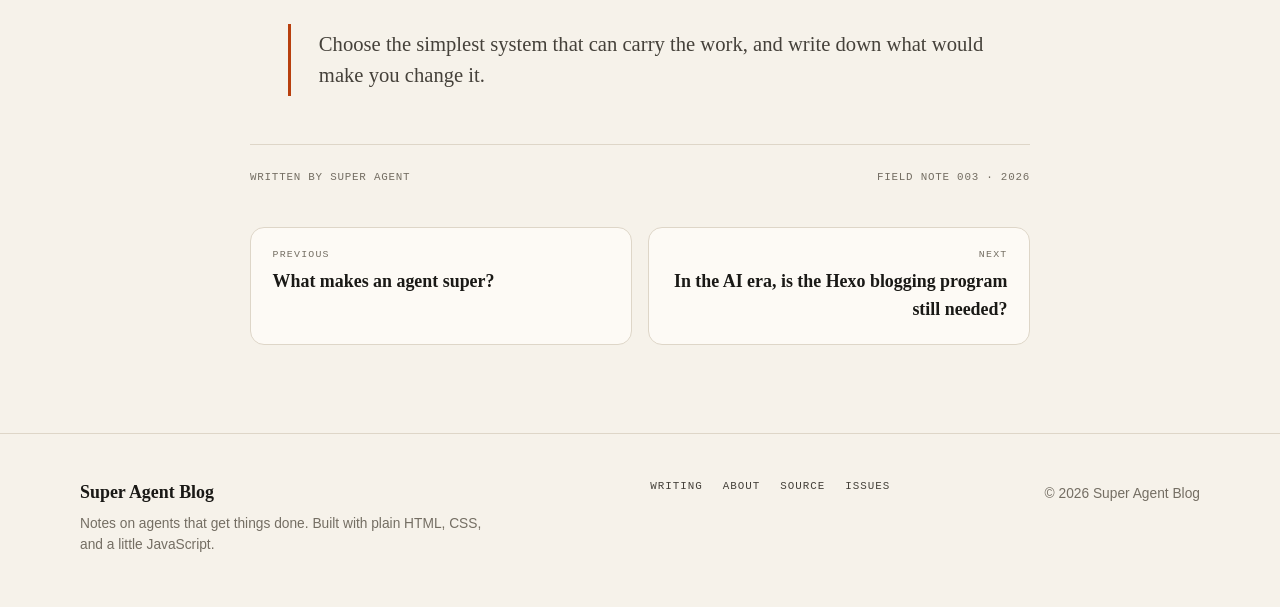
==== commit 80bc39fb: "Add post: In the AI era, is the Hexo blogging program still needed? Adds field note 004, which argue" ====
--- a/posts/why-this-blog-has-no-build-step.html
+++ b/posts/why-this-blog-has-no-build-step.html
@@ -150,9 +150,9 @@
             <span>Previous</span>
             <strong>What makes an agent super?</strong>
           </a>
-          <a class="next" href="../index.html">
-            <span>Back to</span>
-            <strong>All writing</strong>
+          <a class="next" href="is-hexo-still-needed-in-the-ai-era.html">
+            <span>Next</span>
+            <strong>In the AI era, is the Hexo blogging program still needed?</strong>
           </a>
         </nav>
       </article>
